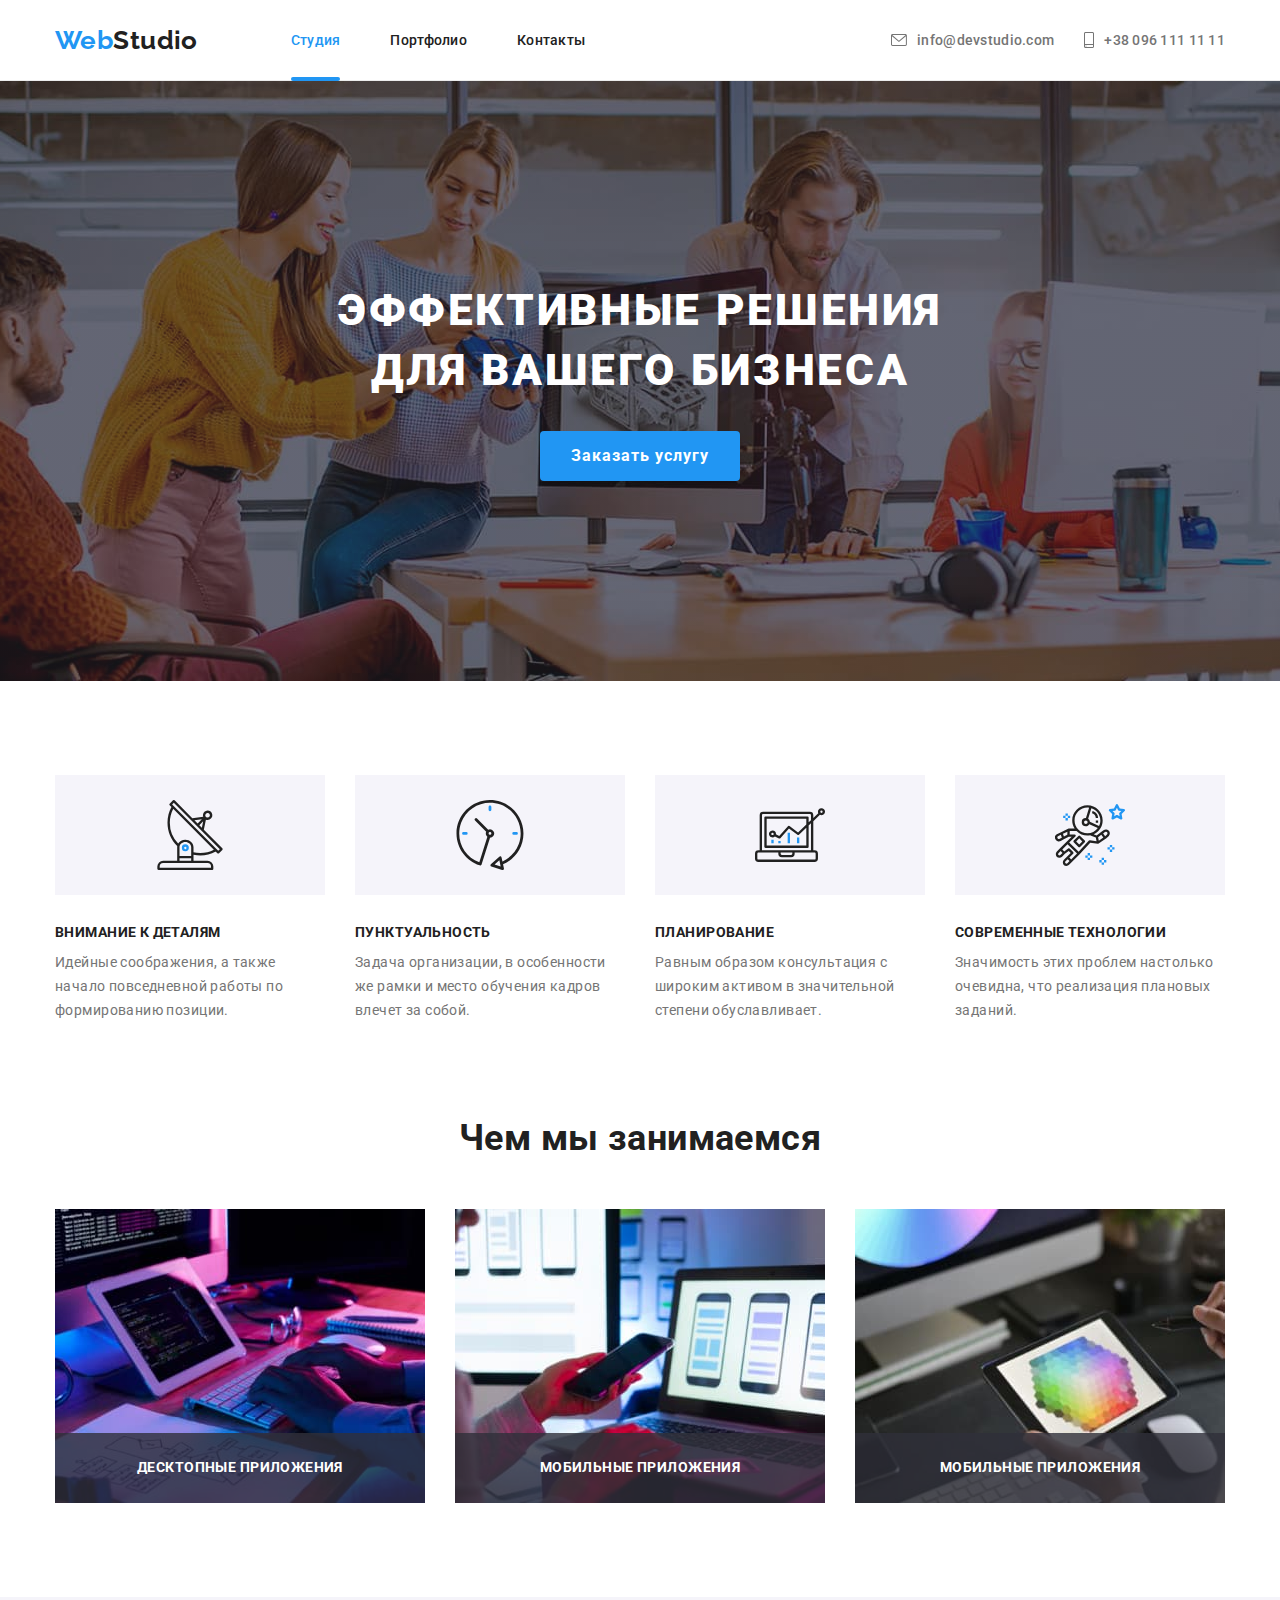
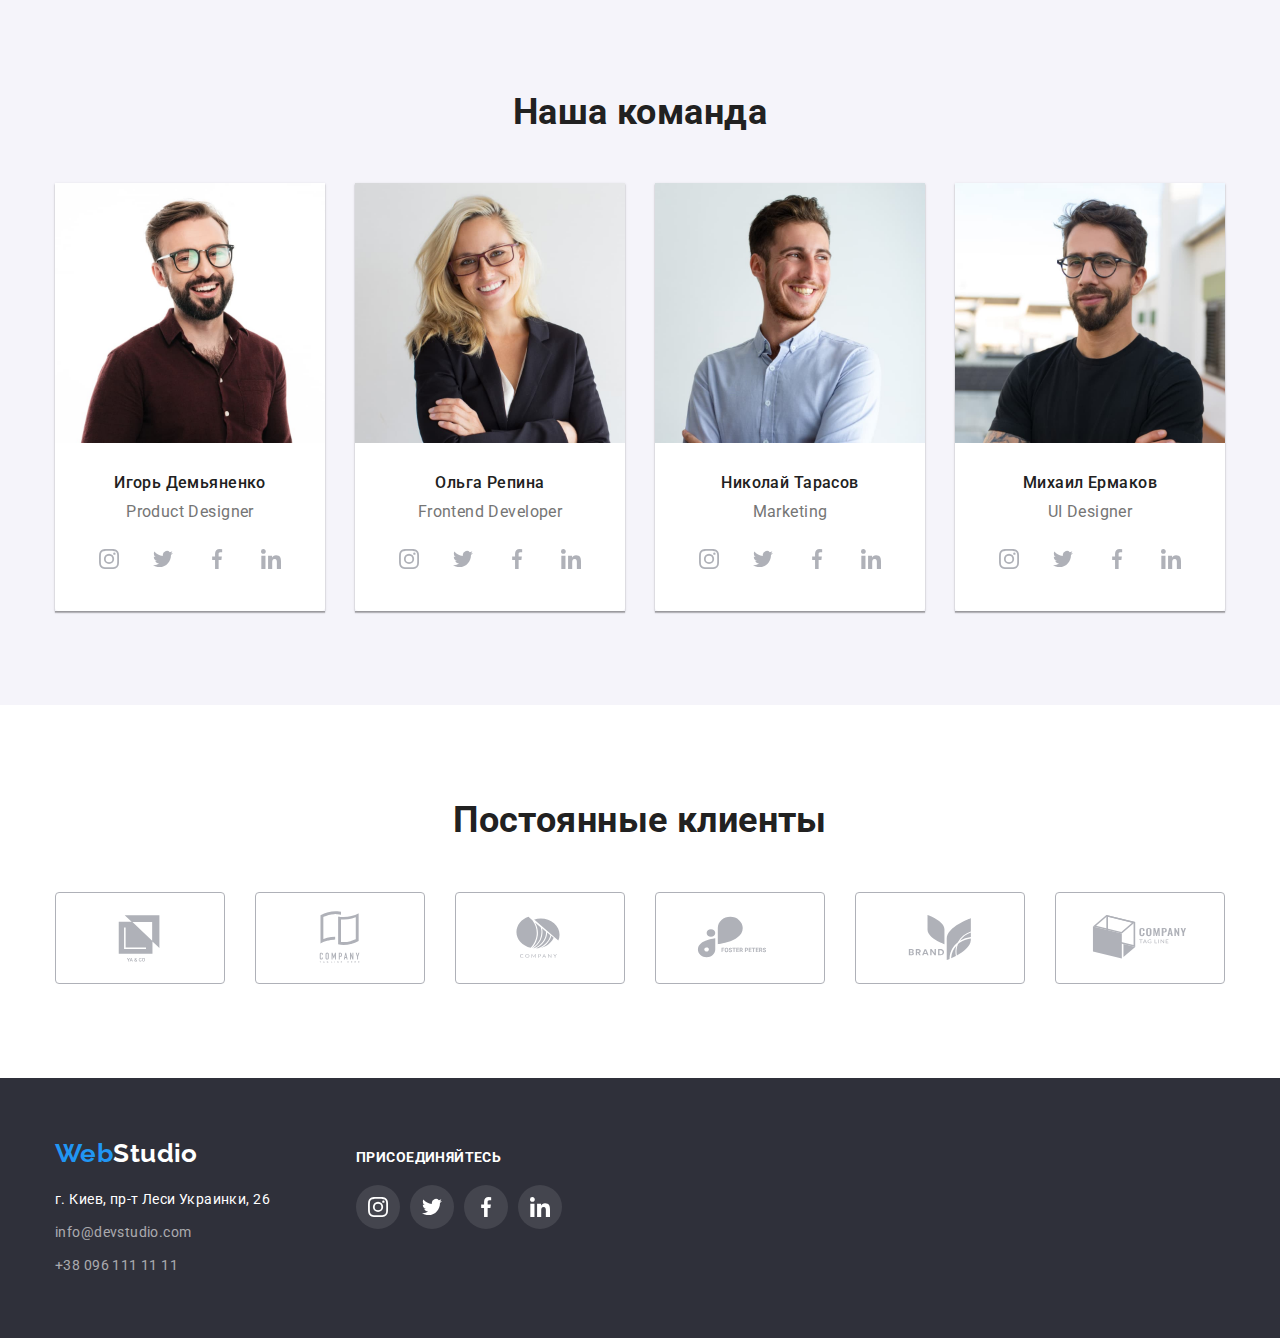
==== index.html @ 764112bd "Initial commit" ====
<!DOCTYPE html>
<html lang="ru">
  <head>
    <meta charset="UTF-8" />
    <meta http-equiv="X-UA-Compatible" content="IE=edge" />
    <meta name="viewport" content="width=device-width, initial-scale=1.0" />
    <title>Студия</title>
    <link
      href="https://fonts.googleapis.com/css2?family=Raleway:wght@700&family=Roboto:wght@400;500;700;900&display=swap"
      rel="stylesheet"
    />
    <link
      rel="stylesheet"
      href="https://cdnjs.cloudflare.com/ajax/libs/modern-normalize/1.1.0/modern-normalize.min.css"
    />
    <link rel="stylesheet" href="./css/styles.css" />
  </head>
  <body class="body">
    <header class="headder">
      <div class="container header-nav">
        <nav class="nav">
          <a class="logo" href="index.html"
            ><span class="accent-logo" lang="en">Web</span><span lang="en">Studio</span>
          </a>

          <ul class="site-nav">
            <li class="nav-item"><a class="link activ" href="./index.html">Студия</a></li>
            <li class="nav-item"><a class="link" href="./portfolio.html">Портфолио</a></li>
            <li class="nav-item"><a class="link" href="">Контакты</a></li>
          </ul>
        </nav>

        <ul class="contact">
          <li class="contact-item">
            <a class="link" href="emailto:info@devstudio.com" lang="en">
              <svg class="contact-icon" width="16" height="12">
                <use href="./images/icons.svg#icon-mail"></use></svg
              >info@devstudio.com</a
            >
          </li>
          <li class="contact-item">
            <a class="link" href="tel:+380961111111"
              ><svg class="contact-icon" width="10" height="16">
                <use href="./images/icons.svg#icon-smartphone"></use></svg
              >+38 096 111 11 11</a
            >
          </li>
        </ul>
      </div>
    </header>

    <main>
      <section class="hero">
        <h1 class="hero-title">Эффективные решения<br />для вашего бизнеса</h1>
        <button type="button" data-modal-open class="button-hero">Заказать услугу</button>
      </section>

      <section class="benefits">
        <div class="container">
          <!--Звголовок секции, который спрячется при форматировании-->
          <h2 class="visually-hidden">Преимущества компании</h2>
          <ul class="feature-list">
            <li class="item">
              <div class="feature">
                <svg class="contact-icon" width="70" height="70">
                  <use href="./images/icons.svg#icon-antenna"></use>
                </svg>
              </div>
              <h3 class="title">Внимание к деталям</h3>
              <p class="desc">
                Идейные соображения, а также начало повседневной работы по формированию позиции.
              </p>
            </li>
            <li class="item">
              <div class="feature">
                <svg class="contact-icon" width="70" height="70">
                  <use href="./images/icons.svg#icon-clock"></use>
                </svg>
              </div>
              <h3 class="title">Пунктуальность</h3>
              <p class="desc">
                Задача организации, в особенности же рамки и место обучения кадров влечет за собой.
              </p>
            </li>
            <li class="item">
              <div class="feature">
                <svg class="contact-icon" width="70" height="70">
                  <use href="./images/icons.svg#icon-diagram"></use>
                </svg>
              </div>
              <h3 class="title">Планирование</h3>
              <p class="desc">
                Равным образом консультация с широким активом в значительной степени обуславливает.
              </p>
            </li>
            <li class="item">
              <div class="feature">
                <svg class="contact-icon" width="70" height="70">
                  <use href="./images/icons.svg#icon-astronaut"></use>
                </svg>
              </div>
              <h3 class="title">Современные технологии</h3>
              <p class="desc">
                Значимость этих проблем настолько очевидна, что реализация плановых заданий.
              </p>
            </li>
          </ul>
        </div>
      </section>

      <section class="work">
        <div class="container">
          <h2 class="section-title">Чем мы занимаемся</h2>
          <ul class="work-img">
            <li class="item">
              <div class="thumb">
                <img
                  class="work-img"
                  src="./images/img.jpg"
                  alt="Верстка"
                  width="370"
                  height="294"
                />
                <p class="img-desc">Десктопные приложения</p>
              </div>
            </li>
            <li class="item">
              <div class="thumb">
                <img
                  class="work-img"
                  src="./images/img(1).jpg"
                  alt="Разметка страницы"
                  width="370"
                  height="294"
                />
                <p class="img-desc">Мобильные приложения</p>
              </div>
            </li>
            <li class="item">
              <div class="thumb">
                <img
                  class="work-img"
                  src="./images/img(2).jpg"
                  alt="Работа с палитрой"
                  width="370"
                  height="294"
                />
                <p class="img-desc">Мобильные приложения</p>
              </div>
            </li>
          </ul>
        </div>
      </section>

      <section class="our-team">
        <div class="container">
          <h2 class="section-title">Наша команда</h2>
          <ul class="team">
            <li class="photo">
              <img
                class="img"
                src="./images/employee1.jpg"
                alt="Игорь Демьяненко"
                width="270"
                height="260"
              />
              <div class="team-photo">
                <h3 class="title">Игорь Демьяненко</h3>
                <p class="position" lang="en">Product Designer</p>

                <ul class="socials">
                  <li class="social-item">
                    <a href="https://www.instagram.com/" class="social-links" aria-label="instagram"
                      ><svg class="socials-icon" width="20" height="20">
                        <use href="./images/icons.svg#icon-instagram"></use></svg
                    ></a>
                  </li>
                  <li class="social-item">
                    <a href="https://twitter.com/" class="social-links" aria-label="twitter"
                      ><svg class="socials-icon" width="20" height="20">
                        <use href="./images/icons.svg#icon-twitter"></use></svg
                    ></a>
                  </li>
                  <li class="social-item">
                    <a href="https://www.facebook.com/" class="social-links" aria-label="facebook"
                      ><svg class="socials-icon" width="20" height="20">
                        <use href="./images/icons.svg#icon-facebook"></use></svg
                    ></a>
                  </li>
                  <li class="social-item">
                    <a href="https://www.linkedin.com/" class="social-links" aria-label="linjedin"
                      ><svg class="socials-icon" width="20" height="20">
                        <use href="./images/icons.svg#icon-linkedin"></use></svg
                    ></a>
                  </li>
                </ul>
              </div>
            </li>

            <li class="photo">
              <img
                class="img"
                src="./images/employee2.jpg"
                alt="Ольга Репина"
                width="270"
                height="260"
              />
              <div class="team-photo">
                <h3 class="title">Ольга Репина</h3>
                <p class="position" lang="en">Frontend Developer</p>
                <ul class="socials">
                  <li class="social-item">
                    <a href="https://www.instagram.com/" class="social-links"
                      ><svg class="socials-icon" width="20" height="20">
                        <use href="./images/icons.svg#icon-instagram"></use></svg
                    ></a>
                  </li>
                  <li class="social-item">
                    <a href="https://twitter.com/" class="social-links"
                      ><svg class="socials-icon" width="20" height="20">
                        <use href="./images/icons.svg#icon-twitter"></use></svg
                    ></a>
                  </li>
                  <li class="social-item">
                    <a href="https://www.facebook.com/" class="social-links"
                      ><svg class="socials-icon" width="20" height="20">
                        <use href="./images/icons.svg#icon-facebook"></use></svg
                    ></a>
                  </li>
                  <li class="social-item">
                    <a href="https://www.linkedin.com/" class="social-links"
                      ><svg class="socials-icon" width="20" height="20">
                        <use href="./images/icons.svg#icon-linkedin"></use></svg
                    ></a>
                  </li>
                </ul>
              </div>
            </li>

            <li class="photo">
              <img
                class="img"
                src="./images/employee3.jpg"
                alt="Николай Тарасов"
                width="270"
                height="260"
              />
              <div class="team-photo">
                <h3 class="title">Николай Тарасов</h3>
                <p class="position" lang="en">Marketing</p>
                <ul class="socials">
                  <li class="social-item">
                    <a href="https://www.instagram.com/" class="social-links"
                      ><svg class="socials-icon" width="20" height="20">
                        <use href="./images/icons.svg#icon-instagram"></use></svg
                    ></a>
                  </li>
                  <li class="social-item">
                    <a href="https://twitter.com/" class="social-links"
                      ><svg class="socials-icon" width="20" height="20">
                        <use href="./images/icons.svg#icon-twitter"></use></svg
                    ></a>
                  </li>
                  <li class="social-item">
                    <a href="https://www.facebook.com/" class="social-links"
                      ><svg class="socials-icon" width="20" height="20">
                        <use href="./images/icons.svg#icon-facebook"></use></svg
                    ></a>
                  </li>
                  <li class="social-item">
                    <a href="https://www.linkedin.com/" class="social-links"
                      ><svg class="socials-icon" width="20" height="20">
                        <use href="./images/icons.svg#icon-linkedin"></use></svg
                    ></a>
                  </li>
                </ul>
              </div>
            </li>

            <li class="photo">
              <img
                class="img"
                src="./images/employee4.jpg"
                alt="Михаил Ермаков"
                width="270"
                height="260"
              />
              <div class="team-photo">
                <h3 class="title">Михаил Ермаков</h3>
                <p class="position" lang="en">UI Designer</p>
                <ul class="socials">
                  <li class="social-item">
                    <a href="https://www.instagram.com/" class="social-links"
                      ><svg class="socials-icon" width="20" height="20">
                        <use href="./images/icons.svg#icon-instagram"></use></svg
                    ></a>
                  </li>
                  <li class="social-item">
                    <a href="https://twitter.com/" class="social-links"
                      ><svg class="socials-icon" width="20" height="20">
                        <use href="./images/icons.svg#icon-twitter"></use></svg
                    ></a>
                  </li>
                  <li class="social-item">
                    <a href="https://www.facebook.com/" class="social-links"
                      ><svg class="socials-icon" width="20" height="20">
                        <use href="./images/icons.svg#icon-facebook"></use></svg
                    ></a>
                  </li>
                  <li class="social-item">
                    <a href="https://www.linkedin.com/" class="social-links"
                      ><svg class="socials-icon" width="20" height="20">
                        <use href="./images/icons.svg#icon-linkedin"></use></svg
                    ></a>
                  </li>
                </ul>
              </div>
            </li>
          </ul>
        </div>
      </section>

      <section class="clients">
        <div class="container">
          <h2 class="section-title">Постоянные клиенты</h2>
          <ul class="clients-list">
            <li class="clients-item">
              <a href="" class="clients-links"
                ><svg class="clients-icon" width="106" height="60">
                  <use href="./images/icons.svg#icon-logo1"></use></svg
              ></a>
            </li>
            <li class="clients-item">
              <a href="" class="clients-links"
                ><svg class="clients-icon" width="106" height="60">
                  <use href="./images/icons.svg#icon-logo2"></use></svg
              ></a>
            </li>
            <li class="clients-item">
              <a href="" class="clients-links"
                ><svg class="clients-icon" width="106" height="60">
                  <use href="./images/icons.svg#icon-logo3"></use></svg
              ></a>
            </li>
            <li class="clients-item">
              <a href="" class="clients-links"
                ><svg class="clients-icon" width="106" height="60">
                  <use href="./images/icons.svg#icon-logo4"></use></svg
              ></a>
            </li>
            <li class="clients-item">
              <a href="" class="clients-links"
                ><svg class="clients-icon" width="106" height="60">
                  <use href="./images/icons.svg#icon-logo5"></use></svg
              ></a>
            </li>
            <li class="clients-item">
              <a href="" class="clients-links"
                ><svg class="clients-icon" width="106" height="60">
                  <use href="./images/icons.svg#icon-logo6"></use></svg
              ></a>
            </li>
          </ul>
        </div>
      </section>
    </main>

    <footer class="footer">
      <div class="container footer-container">
        <div class="footer-address">
          <a class="logo" href="index.html"
            ><span class="accent-logo" lang="en">Web</span><span lang="en">Studio</span>
          </a>
          <address class="address">
            <p class="location">г. Киев, пр-т Леси Украинки, 26</p>
            <ul class="address-footer">
              <li class="footer-link">
                <a class="link" href="emailto:info@devstudio.com" lang="en">info@devstudio.com</a>
              </li>
              <li class="footer-link">
                <a class="link" href="tel:+380961111111">+38 096 111 11 11</a>
              </li>
            </ul>
          </address>
        </div>

        <div class="join">
          <h2 class="join-title">присоединяйтесь</h2>
          <ul class="socials">
            <li class="social-item footter-item">
              <a href="https://www.instagram.com/" class="social-links"
                ><svg class="socials-icon footter-icon" width="20" height="20">
                  <use href="./images/icons.svg#icon-instagram"></use></svg
              ></a>
            </li>
            <li class="social-item footter-item">
              <a href="https://twitter.com/" class="social-links"
                ><svg class="socials-icon footter-icon" width="20" height="20">
                  <use href="./images/icons.svg#icon-twitter"></use></svg
              ></a>
            </li>
            <li class="social-item footter-item">
              <a href="https://www.facebook.com/" class="social-links"
                ><svg class="socials-icon footter-icon" width="20" height="20">
                  <use href="./images/icons.svg#icon-facebook"></use></svg
              ></a>
            </li>
            <li class="social-item footter-item">
              <a href="https://www.linkedin.com/" class="social-links"
                ><svg class="socials-icon footter-icon" width="20" height="20">
                  <use href="./images/icons.svg#icon-linkedin"></use></svg
              ></a>
            </li>
          </ul>
        </div>
      </div>
    </footer>

    <div class="backdrop is-hidden" data-modal>
      <div class="modal">
        <button class="modal-button" type="button" data-modal-close>
          <svg class="modal-svg" width="11px" height="11px">
            <use href="./images/icons.svg#icon-vector"></use>
          </svg>
        </button>
      </div>
    </div>

    <script src="./js/modal.js"></script>
  </body>
</html>
---- css/styles.css ----
:root {
  --primary-text-color: #757575;
  --title-text-color: #212121;
  --accent-color: #2196f3;
  --primary-white-color: #ffffff;
  --background-second-color: #f5f4fa;
  --address-footer-color: rgba(255, 255, 255, 0.6);
  --background-hero-footer: #2f303a;
  --border-hedder-color: #ececec;
  --border-cards-portfolio: #eeeeee;
  --button-focus-color: #188ce8;
  --box-shadow-port: 0px 3px 1px rgba(0, 0, 0, 0.1), 0px 1px 2px rgba(0, 0, 0, 0.08),
    0px 2px 2px rgba(0, 0, 0, 0.12);
  --backgroud-hero: #c4c4c4;
  --icon-color: #afb1b8;
  --footer-social-color: rgba(255, 255, 255, 0.1);
  --background-work-desc: rgba(47, 48, 58, 0.8);
  --background-portfolio-img: rgba(33, 150, 243, 0.9);
  --background-backdrop: rgba(0, 0, 0, 0.2);
  --box-shadow-modal: 0px 1px 3px rgba(0, 0, 0, 0.12), 0px 1px 1px rgba(0, 0, 0, 0.14),
    0px 2px 1px rgba(0, 0, 0, 0.2);
  --border-model-button: rgba(0, 0, 0, 0.1);
}

h1,
h2,
h3,
p,
ul {
  margin-top: 0;
  margin-bottom: 0;
  padding-left: 0;
}
.body {
  font-family: roboto, sans-serif;
  font-size: 14px;
  line-height: 1.71;
  letter-spacing: 0.03em;
  background-color: var(--primary-white-color);
  color: var(--primary-text-color);
}

ul {
  list-style: none;
}

.container {
  margin-left: auto;
  margin-right: auto;
  width: 1200px;
  padding-left: 15px;
  padding-right: 15px;
}

/*Шапка сайта*/
.header-nav {
  display: flex;
  align-items: center;
}
.nav {
  display: flex;
  align-items: center;
}
.site-nav {
  display: flex;
  margin-left: 93px;
}

.nav-item + .nav-item {
  margin-left: 50px;
}

.contact {
  display: flex;
  margin-left: auto;
}

.contact-item + .contact-item {
  margin-left: 30px;
}

.headder {
  border-bottom: 1px solid var(--border-hedder-color);
}

.headder .logo {
  padding-top: 25px;
  padding-bottom: 24px;
}
.logo {
  font-family: raleway, sans-serif;
  font-weight: 700;
  font-size: 26px;
  line-height: 1.19;
  text-decoration: none;
  color: var(--title-text-color);

  transition: color 250ms cubic-bezier(0.4, 0, 0.2, 1);
}

.logo:hover,
.logo:focus {
  color: var(--accent-color);
}

.accent-logo {
  color: var(--accent-color);
}

.site-nav .link {
  display: block;
  padding-top: 32px;
  padding-bottom: 32px;
  font-weight: 500;
  line-height: 1.17;
  letter-spacing: 0.02em;
  text-decoration: none;
  color: var(--title-text-color);

  transition: color 250ms cubic-bezier(0.4, 0, 0.2, 1);
}

.site-nav .link:hover,
.site-nav .link:focus {
  color: var(--accent-color);
}
.contact .link {
  display: block;
  font-weight: 500;
  line-height: 1.17;
  letter-spacing: 0.02em;
  text-decoration: none;
  color: var(--primary-text-color);

  transition: color 250ms cubic-bezier(0.4, 0, 0.2, 1);
}
.contact .link:hover,
.contact .link:focus {
  color: var(--accent-color);
}
.site-nav .activ {
  color: var(--accent-color);
}

.nav-item {
  position: relative;
}

.site-nav .activ::after {
  position: absolute;
  content: '';
  height: 4px;
  width: 100%;
  left: 0;
  bottom: -1px;
  /* margin: 0;
  padding: 0; */
  border-radius: 2px;
  background-color: var(--accent-color);
}

.contact-item {
  display: flex;
  align-items: center;
}
.contact-item .link {
  display: flex;
  align-items: center;
  padding-top: 32px;
  padding-bottom: 32px;
}

.contact .contact-icon {
  margin-right: 10px;
  fill: currentColor;
}

/*секция hero*/
.hero {
  margin-left: auto;
  margin-right: auto;
  padding-top: 200px;
  padding-bottom: 200px;
  background-image: linear-gradient(to right, rgba(47, 48, 58, 0.4), rgba(47, 48, 58, 0.4)),
    url(../images/hero-background.jpg);
  background-repeat: no-repeat;
  background-position: center;
  background-size: cover;
  height: 600px;
  max-width: 1600px;
  text-align: center;
  background-color: var(--backgroud-hero);
}

.hero-title {
  margin-bottom: 30px;
  font-weight: 900;
  font-size: 44px;
  line-height: 1.36;
  letter-spacing: 0.06em;
  text-transform: uppercase;
  color: var(--primary-white-color);
}
.button-hero {
  display: inline-block;
  width: 200px;
  height: 50px;
  border: none;
  border-radius: 4px;

  font-family: inherit;
  font-weight: 700;
  font-size: 16px;
  line-height: 1.88;
  letter-spacing: 0.06em;
  cursor: pointer;
  box-shadow: 0px 4px 4px rgba(0, 0, 0, 0.15);
  background-color: var(--accent-color);
  color: var(--primary-white-color);

  transition: background-color 250ms cubic-bezier(0.4, 0, 0.2, 1);
}
.button-hero:hover,
.button-hero:focus {
  background-color: var(--button-focus-color);
}

/*секция benefits*/
.feature-list {
  display: flex;
}
.feature-list .item + .item {
  margin-left: 30px;
}

.benefits {
  padding-top: 94px;
  padding-bottom: 94px;
}
.visually-hidden {
  position: absolute;
  width: 1px;
  height: 1px;
  margin: -1px;
  border: 0;
  padding: 0;
  white-space: nowrap;
  clip-path: inset(100%);
  clip: rect(0 0 0 0);
  overflow: hidden;
}

.feature {
  display: flex;
  align-items: center;
  justify-content: center;
  background-color: var(--background-second-color);
  width: 270px;
  height: 120px;
  margin-bottom: 30px;
}

.feature-list .item {
  width: 270px;
}
.feature-list .title {
  font-weight: 700;
  font-size: 14px;
  line-height: 1.14;
  text-transform: uppercase;
  margin-bottom: 10px;
}

/*секция work*/
.work-img {
  display: flex;
  max-width: 100%;
}
.work-img .item + .item {
  margin-left: 30px;
}
.work {
  padding-bottom: 94px;
}

.section-title {
  font-weight: 700;
  font-size: 36px;
  line-height: 1.17;
  margin-bottom: 50px;
}
.work .thumb {
  position: relative;
}

.img-desc {
  display: flex;
  justify-content: center;
  align-items: center;
  position: absolute;
  left: 0;
  bottom: 0;
  width: 100%;
  height: 70px;
  background-color: var(--background-work-desc);

  font-weight: 700;
  line-height: 1.14;
  text-transform: uppercase;
  color: var(--primary-white-color);
}

/*секция our-team*/
.team {
  display: flex;
}
.photo + .photo {
  margin-left: 30px;
}
.our-team {
  padding-top: 94px;
  padding-bottom: 94px;
  background-color: var(--background-second-color);
}
.section-title {
  text-align: center;
  margin-bottom: 50px;
  color: var(--title-text-color);
}
.photo {
  width: 270px;
  box-shadow: 0px 1px 3px rgba(0, 0, 0, 0.12), 0px 1px 1px rgba(0, 0, 0, 0.14),
    0px 2px 1px rgba(0, 0, 0, 0.2);
}
.img {
  display: block;
  max-width: 100%;
  height: auto;
}
.team-photo {
  padding: 30px 32px;
  border-radius: 0px 0px 4px 4px;
  background-color: var(--primary-white-color);
}
.team .title {
  font-weight: 500;
  font-size: 16px;
  line-height: 1.19;
  margin-bottom: 10px;
  text-align: center;
  color: var(--title-text-color);
}
.team .position {
  font-size: 16px;
  line-height: 1.19;
  text-align: center;
  margin-bottom: 16px;
}
.feature-list .title {
  color: var(--title-text-color);
}

.socials {
  display: flex;
  width: 206px;
  height: 44px;
}

.social-item:not(:last-child) {
  margin-right: 10px;
}

.social-links {
  display: flex;
  justify-content: center;
  align-items: center;
  border-radius: 50%;
  width: 44px;
  height: 44px;
  fill: var(--icon-color);

  transition: fill 250ms cubic-bezier(0.4, 0, 0.2, 1),
    background-color 250ms cubic-bezier(0.4, 0, 0.2, 1);
}
.social-links:hover,
.social-links:focus {
  fill: var(--primary-white-color);
  background-color: var(--accent-color);
}

/*clients*/
.clients {
  padding-top: 94px;
  padding-bottom: 94px;
}
.clients-list {
  display: flex;
  justify-content: center;
  align-items: center;
}

.clients-links {
  display: flex;
  border: 1px solid var(--icon-color);
  border-radius: 4px;
  width: 170px;
  height: 92px;
  justify-content: center;
  align-items: center;
  fill: var(--icon-color);

  transition: fill 250ms cubic-bezier(0.4, 0, 0.2, 1), border 250ms cubic-bezier(0.4, 0, 0.2, 1);
}
.clients-item:not(:last-child) {
  margin-right: 30px;
}

.clients-links:hover,
.clients-links:focus {
  border: 1px solid var(--accent-color);
  fill: var(--accent-color);
}

/*footer*/
.footer-container {
  display: flex;
  align-items: baseline;
}
.footer-address {
  margin-right: 70px;
  width: 231px;
}

.footer .logo {
  display: block;
  margin-bottom: 20px;
  color: var(--primary-white-color);

  transition: color 250ms cubic-bezier(0.4, 0, 0.2, 1);
}
.footer .logo:hover,
.footer .logo:focus {
  color: var(--accent-color);
}
.footer {
  padding-top: 60px;
  padding-bottom: 60px;
  background-color: var(--background-hero-footer);
}
.address {
  font-style: normal;
}

.footer .location {
  margin-bottom: 9px;
  color: var(--primary-white-color);
}
.address-footer .link {
  display: inline-block;
  text-decoration: none;
  /* margin-bottom: 9px; */
  color: var(--address-footer-color);

  transition: color 250ms cubic-bezier(0.4, 0, 0.2, 1);
}
.address-footer .link:hover,
.address-footer .link:focus {
  color: var(--accent-color);
}
.footer-link:not(:last-child) {
  margin-bottom: 9px;
}

.join-title {
  margin-bottom: 20px;
  color: var(--primary-white-color);
  font-weight: 700;
  font-size: 14px;
  line-height: 1.14;
  text-transform: uppercase;
}

.footter-item {
  border-radius: 50%;
  background-color: var(--footer-social-color);
}
.footter-icon {
  fill: var(--primary-white-color);
}

/*Страница Портфолио*/

.portfolio-nav {
  padding-top: 94px;
  padding-bottom: 94px;
}
.portfolio {
  text-decoration: none;
}
/*кнопки навигации портфолио*/
.portfolio-button {
  display: flex;
  justify-content: center;
  margin-bottom: 50px;
}
.portfolio-button .item + .item {
  margin-left: 8px;
}

.portfolio-nav .button {
  border: none;
  border-radius: 4px;
  font-family: inherit;
  font-weight: 500;
  font-size: 16px;
  line-height: 1.63;
  cursor: pointer;
  text-align: center;
  padding: 6px 22px;
  display: block;
  background-color: var(--background-second-color);
  color: var(--title-text-color);

  transition: background-color 250ms cubic-bezier(0.4, 0, 0.2, 1),
    color 250ms cubic-bezier(0.4, 0, 0.2, 1), box-shadow 250ms cubic-bezier(0.4, 0, 0.2, 1);
}
.portfolio-nav .button:hover,
.portfolio-nav .button:focus {
  background-color: var(--accent-color);
  color: var(--primary-white-color);
  box-shadow: var(--box-shadow-port);
}

/*секция картинок-ссылок*/
.project {
  display: flex;
  flex-wrap: wrap;
}

.project .card {
  width: calc((100% - 60px) / 3);
  margin-right: 30px;
  margin-bottom: 30px;
}

.card .portfolio {
  display: block;

  transition: box-shadow 250ms cubic-bezier(0.4, 0, 0.2, 1);
}

.card .portfolio:hover,
.card .portfolio:focus {
  box-shadow: 0px 1px 1px rgba(0, 0, 0, 0.12), 0px 4px 4px rgba(0, 0, 0, 0.06),
    1px 4px 6px rgba(0, 0, 0, 0.16);
}

.project .card:nth-child(3n) {
  margin-right: 0;
}
.project .card:nth-last-child(-n + 3) {
  margin-bottom: 0px;
}

.project .title-project {
  font-size: 18px;
  line-height: 2;
  letter-spacing: 0.06em;
  margin-bottom: 4px;
  color: var(--title-text-color);
}
.project .title-one {
  color: var(--primary-text-color);
}
.project-card {
  padding: 22px 24px;
  border-left: 1px solid var(--border-cards-portfolio);
  border-right: 1px solid var(--border-cards-portfolio);
  border-bottom: 1px solid var(--border-cards-portfolio);
}
.portfolio .thumb {
  position: relative;
  overflow: hidden;
}

.img-dropdown {
  position: absolute;
  display: flex;
  justify-content: center;
  align-items: center;
  padding: 63px 24px;
  top: 0;
  left: 0;
  width: 100%;
  height: 100%;
  background-color: var(--background-portfolio-img);
  font-size: 18px;
  line-height: 1.56;
  color: var(--primary-white-color);

  transform: translateY(100%);
  transition: transform 250ms cubic-bezier(0.4, 0, 0.2, 1);
}
.card .portfolio:hover .img-dropdown,
.card .portfolio:focus .img-dropdown {
  transform: translateY(0);
}

/*модальное окно*/
.backdrop {
  position: fixed;
  top: 0;
  left: 0;
  width: 100%;
  height: 100%;
  background-color: var(--background-backdrop);
  opacity: 1;

  transition: opacity 250ms cubic-bezier(0.4, 0, 0.2, 1),
    visibility 250ms cubic-bezier(0.4, 0, 0.2, 1);
}
.backdrop.is-hidden {
  visibility: hidden;
  opacity: 0;
  pointer-events: none;
}

.backdrop.is-hidden .modal {
  transform: translate(-50%, -50%) scale(0);
}

.modal {
  position: absolute;
  top: 50%;
  left: 50%;
  min-width: 528px;
  min-height: 581px;
  background-color: var(--primary-white-color);
  box-shadow: var(--box-shadow-modal);
  border-radius: 4px;
  opacity: 1;

  transform: translate(-50%, -50%) scale(1);
  transition: transform 250ms cubic-bezier(0.4, 0, 0.2, 1);
}

.modal-button {
  position: absolute;
  padding: 0;
  top: 8px;
  right: 8px;
  width: 30px;
  height: 30px;
  border: 1px solid var(--border-model-button);
  border-radius: 50%;
  background-color: var(--primary-white-color);
  cursor: pointer;
}
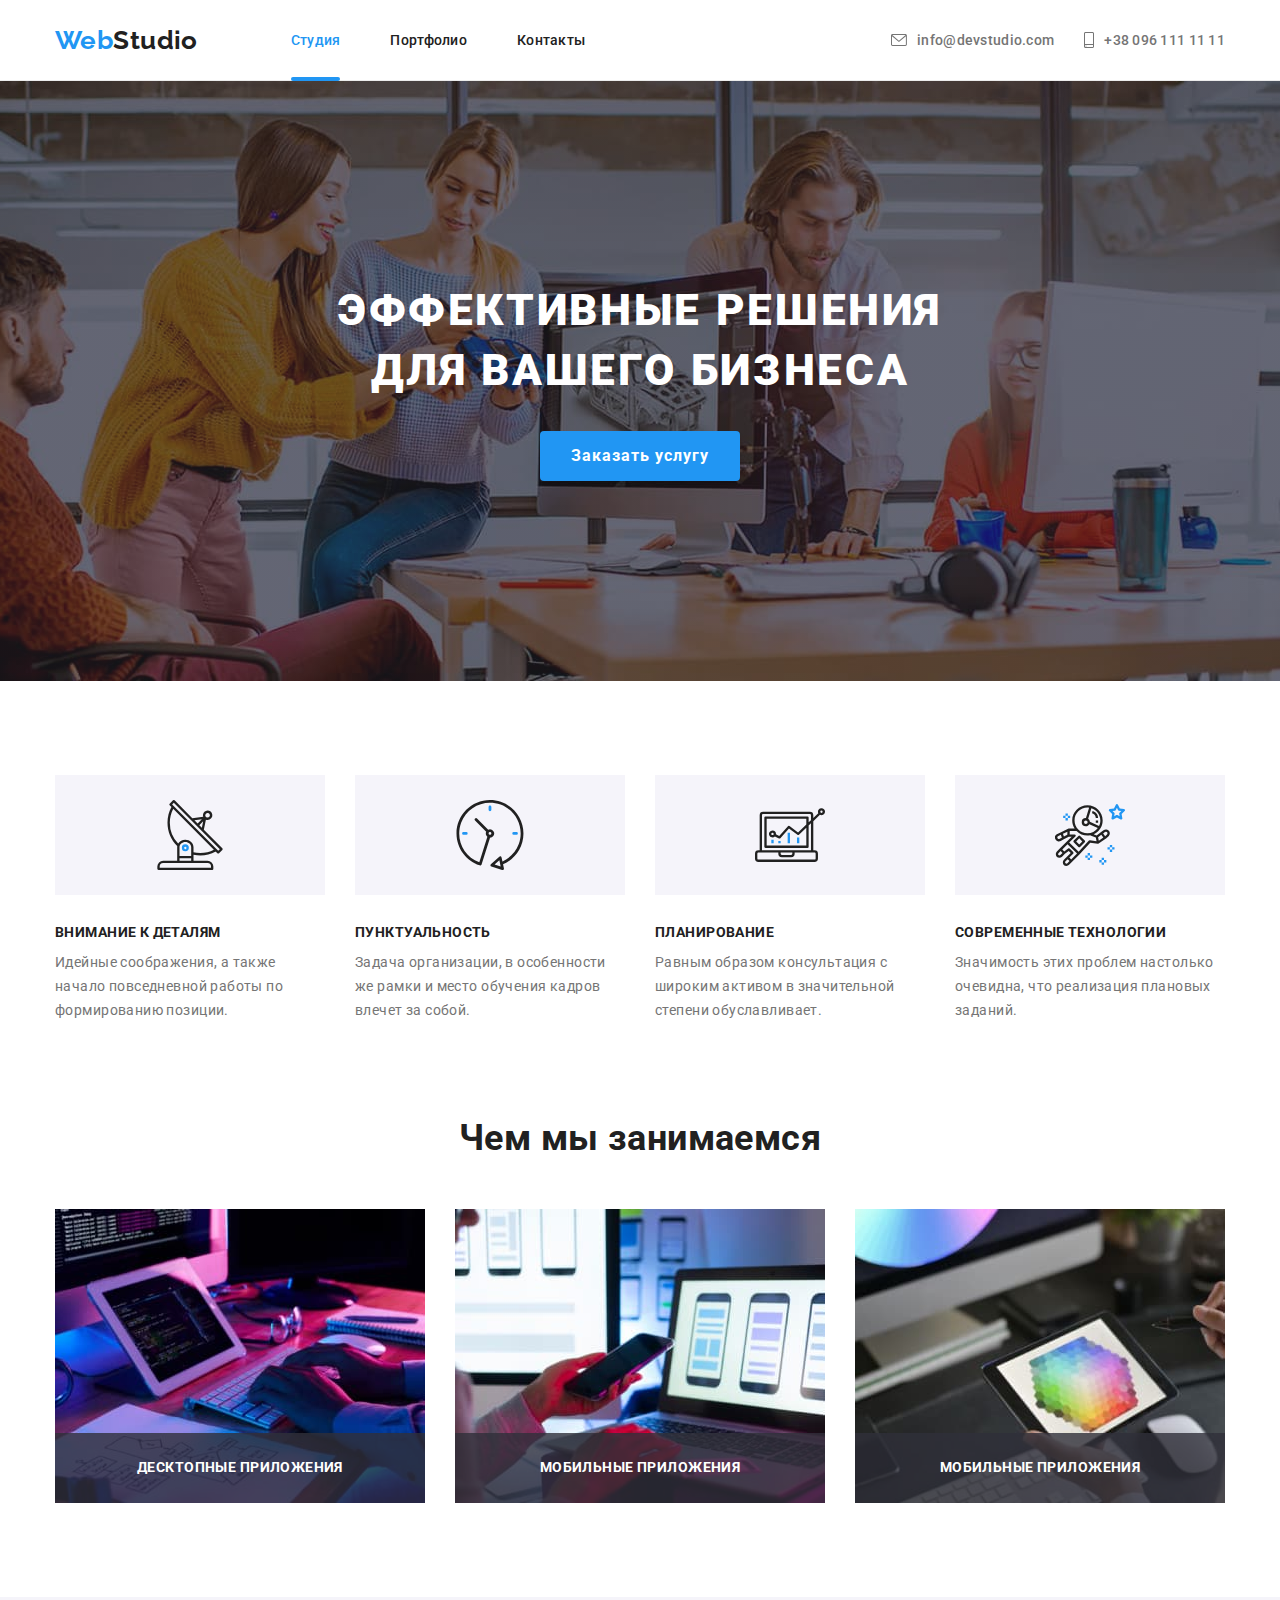
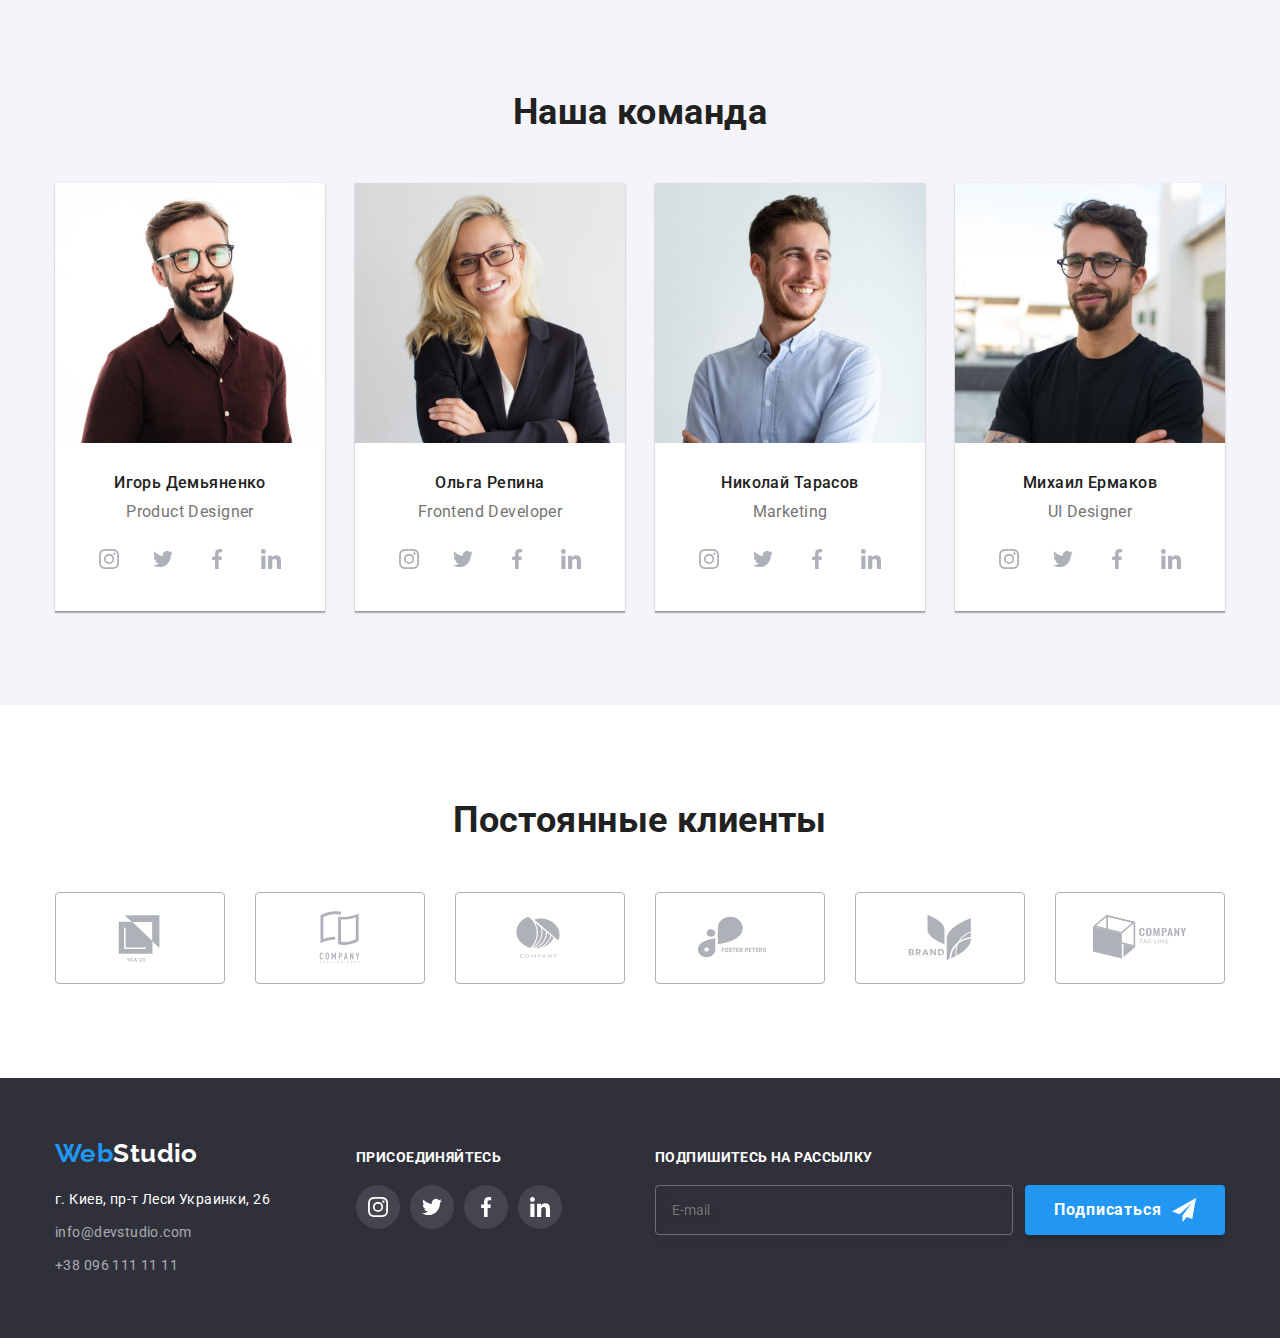
==== commit 3e6b1eb9: "разметила формы футтера и модалки" ====
--- a/index.html
+++ b/index.html
@@ -413,6 +413,26 @@
             </li>
           </ul>
         </div>
+
+        <form name="footter-mail">
+          <p class="join-title">Подпишитесь на рассылку</p>
+
+          <div class="footter-group" role="group">
+            <label for="user_email"></label>
+            <input
+              class="footter-mail"
+              type="email"
+              name="email"
+              id="user_email"
+              placeholder="E-mail"
+            />
+            <button class="button-hero footter-button" type="submit">
+              Подписаться<svg class="footer-icon" width="24" height="24">
+                <use href="./images/icons.svg#icon-footter-send"></use>
+              </svg>
+            </button>
+          </div>
+        </form>
       </div>
     </footer>
 
@@ -423,9 +443,56 @@
             <use href="./images/icons.svg#icon-vector"></use>
           </svg>
         </button>
+
+        <form name="modal" class="form js-speaker-form">
+          <h2 class="modal-title">Оставьте свои данные, мы вам перезвоним</h2>
+
+          <div role="group" class="form-field">
+            <label for="user_name" class="form-text">Имя</label>
+            <input type="text" name="user_name" id="user_name" />
+          </div>
+
+          <div role="group" class="form-field">
+            <label for="tel" class="form-text">Телефон</label>
+            <input type="tel" name="tel" id="tel" />
+          </div>
+
+          <div role="group" class="form-field">
+            <label for="email" class="form-text">Почта</label>
+            <input type="email" name="email" id="email" />
+          </div>
+
+          <div role="group" class="form-field form-comment">
+            <label for="comment" class="form-text">Комментарий</label>
+            <textarea name="comment" rows="" placeholder="Введите текст"></textarea>
+          </div>
+
+          <div role="group" class="form-checkbox">
+            <input type="checkbox" name="license" value="license" id="license" />
+            <spun
+              >Соглашаюсь с рассылкой и принимаю<a href="" target="_blank" class="conditions"
+                >Условия договора</a
+              ></spun
+            >
+            <label for="license" class="form-license"></label>
+          </div>
+
+          <button type="submit" class="button-hero button-send">Отправить</button>
+        </form>
       </div>
     </div>
 
     <script src="./js/modal.js"></script>
+    <script>
+      (() => {
+        document.querySelector('.js-speaker-form').addEventListener('submit', e => {
+          e.preventDefault();
+
+          new FormData(e.currentTarget).forEach((value, name) => console.log(`${name}: ${value}`));
+
+          e.currentTarget.reset();
+        });
+      })();
+    </script>
   </body>
 </html>
--- a/css/styles.css
+++ b/css/styles.css
@@ -20,6 +20,9 @@
   --box-shadow-modal: 0px 1px 3px rgba(0, 0, 0, 0.12), 0px 1px 1px rgba(0, 0, 0, 0.14),
     0px 2px 1px rgba(0, 0, 0, 0.2);
   --border-model-button: rgba(0, 0, 0, 0.1);
+  --background
+  --border-footter-mail: rgba(255, 255, 255, 0.3);
+--button-shadow: 0px 4px 4px rgba(0, 0, 0, 0.15);
 }
 
 h1,
@@ -116,7 +119,6 @@
   letter-spacing: 0.02em;
   text-decoration: none;
   color: var(--title-text-color);
-
   transition: color 250ms cubic-bezier(0.4, 0, 0.2, 1);
 }
 
@@ -131,7 +133,6 @@
   letter-spacing: 0.02em;
   text-decoration: none;
   color: var(--primary-text-color);
-
   transition: color 250ms cubic-bezier(0.4, 0, 0.2, 1);
 }
 .contact .link:hover,
@@ -153,9 +154,7 @@
   width: 100%;
   left: 0;
   bottom: -1px;
-  /* margin: 0;
-  padding: 0; */
-  border-radius: 2px;
+   border-radius: 2px;
   background-color: var(--accent-color);
 }
 
@@ -202,24 +201,23 @@
   color: var(--primary-white-color);
 }
 .button-hero {
-  display: inline-block;
+ padding: 0;
   width: 200px;
   height: 50px;
   border: none;
   border-radius: 4px;
-
-  font-family: inherit;
+  cursor: pointer;
   font-weight: 700;
   font-size: 16px;
   line-height: 1.88;
   letter-spacing: 0.06em;
-  cursor: pointer;
-  box-shadow: 0px 4px 4px rgba(0, 0, 0, 0.15);
   background-color: var(--accent-color);
+  box-shadow: var(--button-shadow);
   color: var(--primary-white-color);
-
   transition: background-color 250ms cubic-bezier(0.4, 0, 0.2, 1);
-}
+   /* display: inline-block; */
+   font-family: inherit; 
+ }
 .button-hero:hover,
 .button-hero:focus {
   background-color: var(--button-focus-color);
@@ -458,9 +456,7 @@
 .address-footer .link {
   display: inline-block;
   text-decoration: none;
-  /* margin-bottom: 9px; */
   color: var(--address-footer-color);
-
   transition: color 250ms cubic-bezier(0.4, 0, 0.2, 1);
 }
 .address-footer .link:hover,
@@ -470,7 +466,10 @@
 .footer-link:not(:last-child) {
   margin-bottom: 9px;
 }
-
+.join {
+  margin-right: 93px;
+  width: 206px;
+}
 .join-title {
   margin-bottom: 20px;
   color: var(--primary-white-color);
@@ -487,6 +486,35 @@
 .footter-icon {
   fill: var(--primary-white-color);
 }
+
+.footter-group {
+  display: flex;
+}
+
+.footter-mail {
+  padding: 15px 16px;
+  margin-right: 12px;
+  width: 358px;
+  height: 50px;
+  background-color: var(--background-footter-mail);
+ border: 1px solid rgba(255, 255, 255, 0.3);
+  filter: drop-shadow(0px 4px 4px rgba(0, 0, 0, 0.15));
+  border-radius: 4px;
+  transition: border 250ms cubic-bezier(0.4, 0, 0.2, 1);
+}
+.footter-mail:hover,
+.footter-mail:focus {
+  border: 1px solid var(--accent-color);
+}
+.footter-button {
+  display: flex;
+  justify-content: center;
+  align-items: center;
+  }
+.footer-icon{
+  margin-left: 10px;
+}
+
 
 /*Страница Портфолио*/
 
@@ -630,6 +658,7 @@
 }
 
 .modal {
+  padding: 40px;
   position: absolute;
   top: 50%;
   left: 50%;
@@ -645,6 +674,9 @@
 }
 
 .modal-button {
+  display: flex;
+  justify-content: center;
+  align-items: center;
   position: absolute;
   padding: 0;
   top: 8px;
@@ -656,3 +688,42 @@
   background-color: var(--primary-white-color);
   cursor: pointer;
 }
+
+.modal-title {
+  margin-bottom: 12px;
+widtho  color: var(--title-text-color);
+  font-weight: 700;
+font-size: 20px;
+line-height: 1.15;
+text-align: center;
+letter-spacing: 0.03em;
+}
+.form-field {
+  display: flex;
+  flex-direction: column;
+  margin-bottom: 10px;
+  width: 448px;
+  height: 40px;
+}
+.form-comment {
+  margin-bottom: 20px;
+}
+.form-checkbox {
+  margin-bottom: 30px;
+}
+.form-text {
+  margin-bottom: 4px;
+ font-size: 12px;
+line-height: 1.17;
+letter-spacing: 0.01em;
+color: var(--primary-text-color);
+}
+.form-license {
+  font-size: 14px;
+line-height: 1.17;
+letter-spacing: 0.03em;
+color: var(--primary-text-color);
+}
+.conditions {
+  color: var(--accent-color);
+}
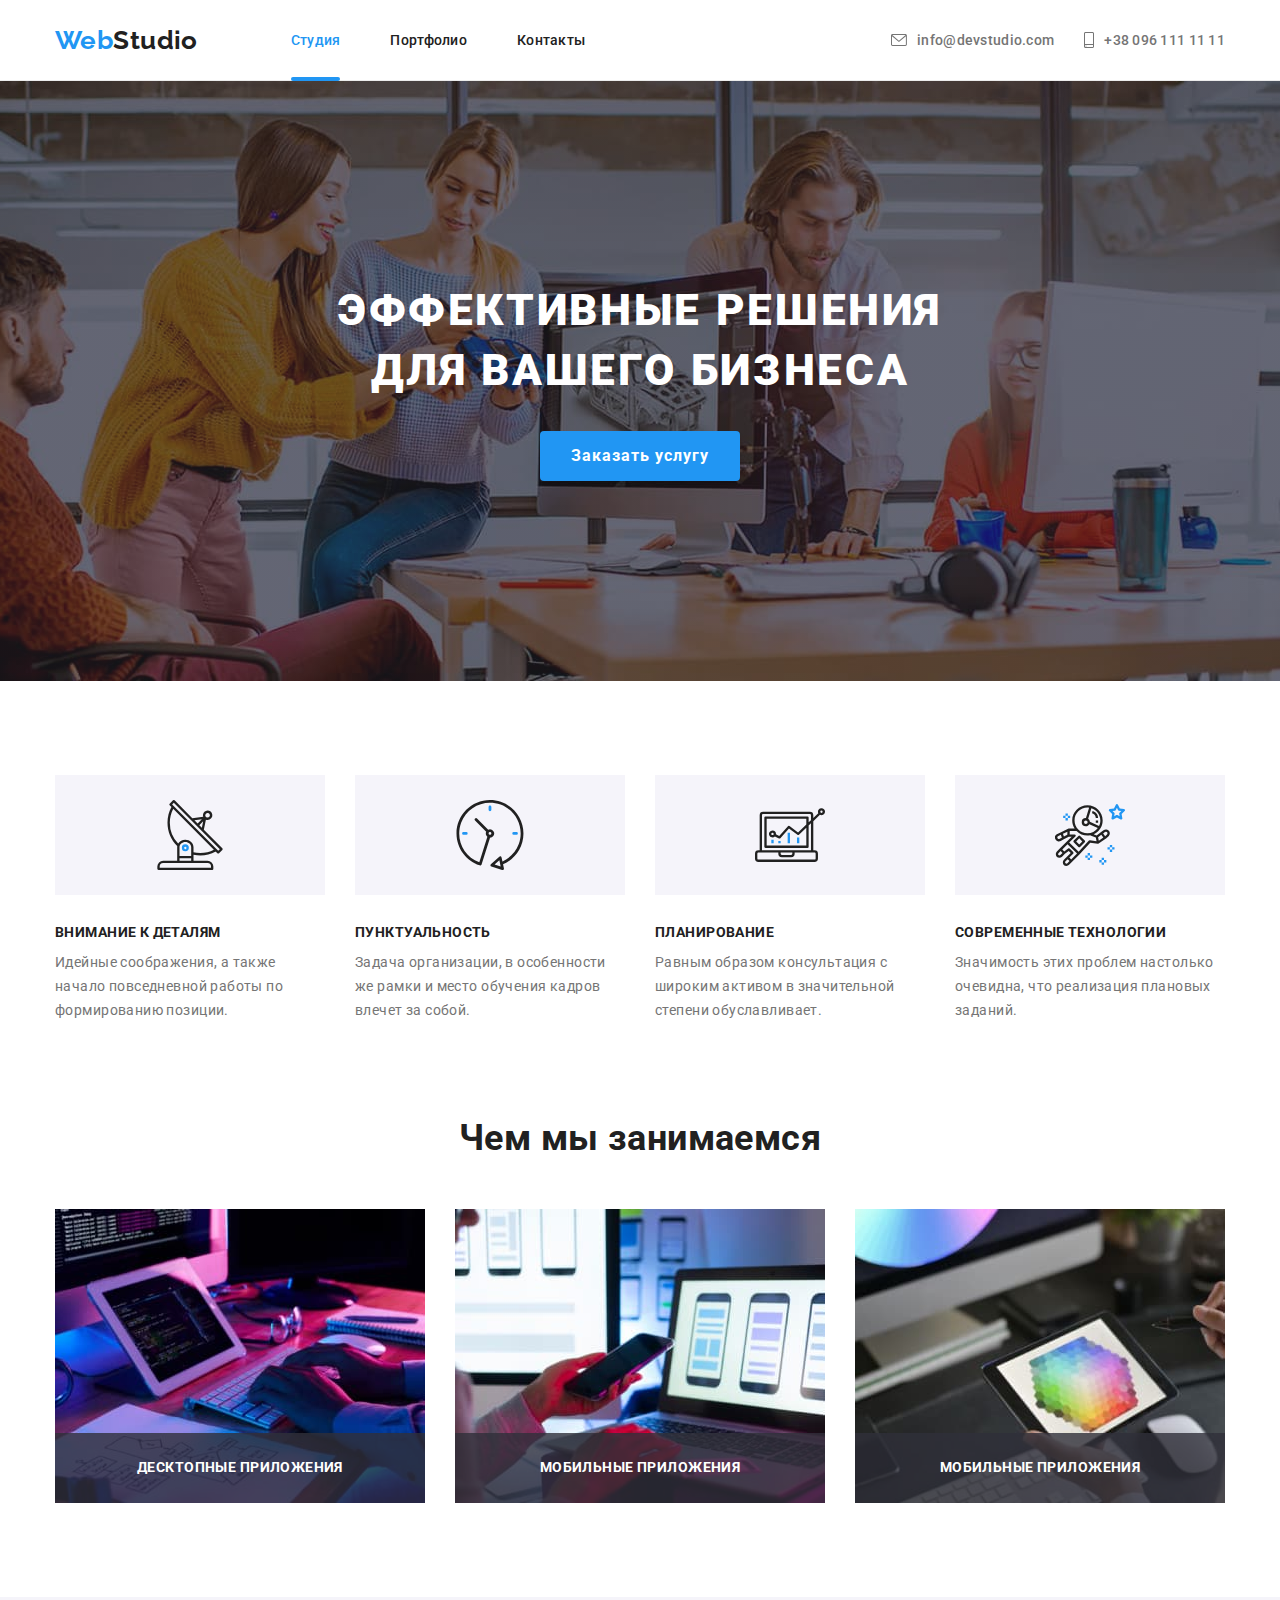
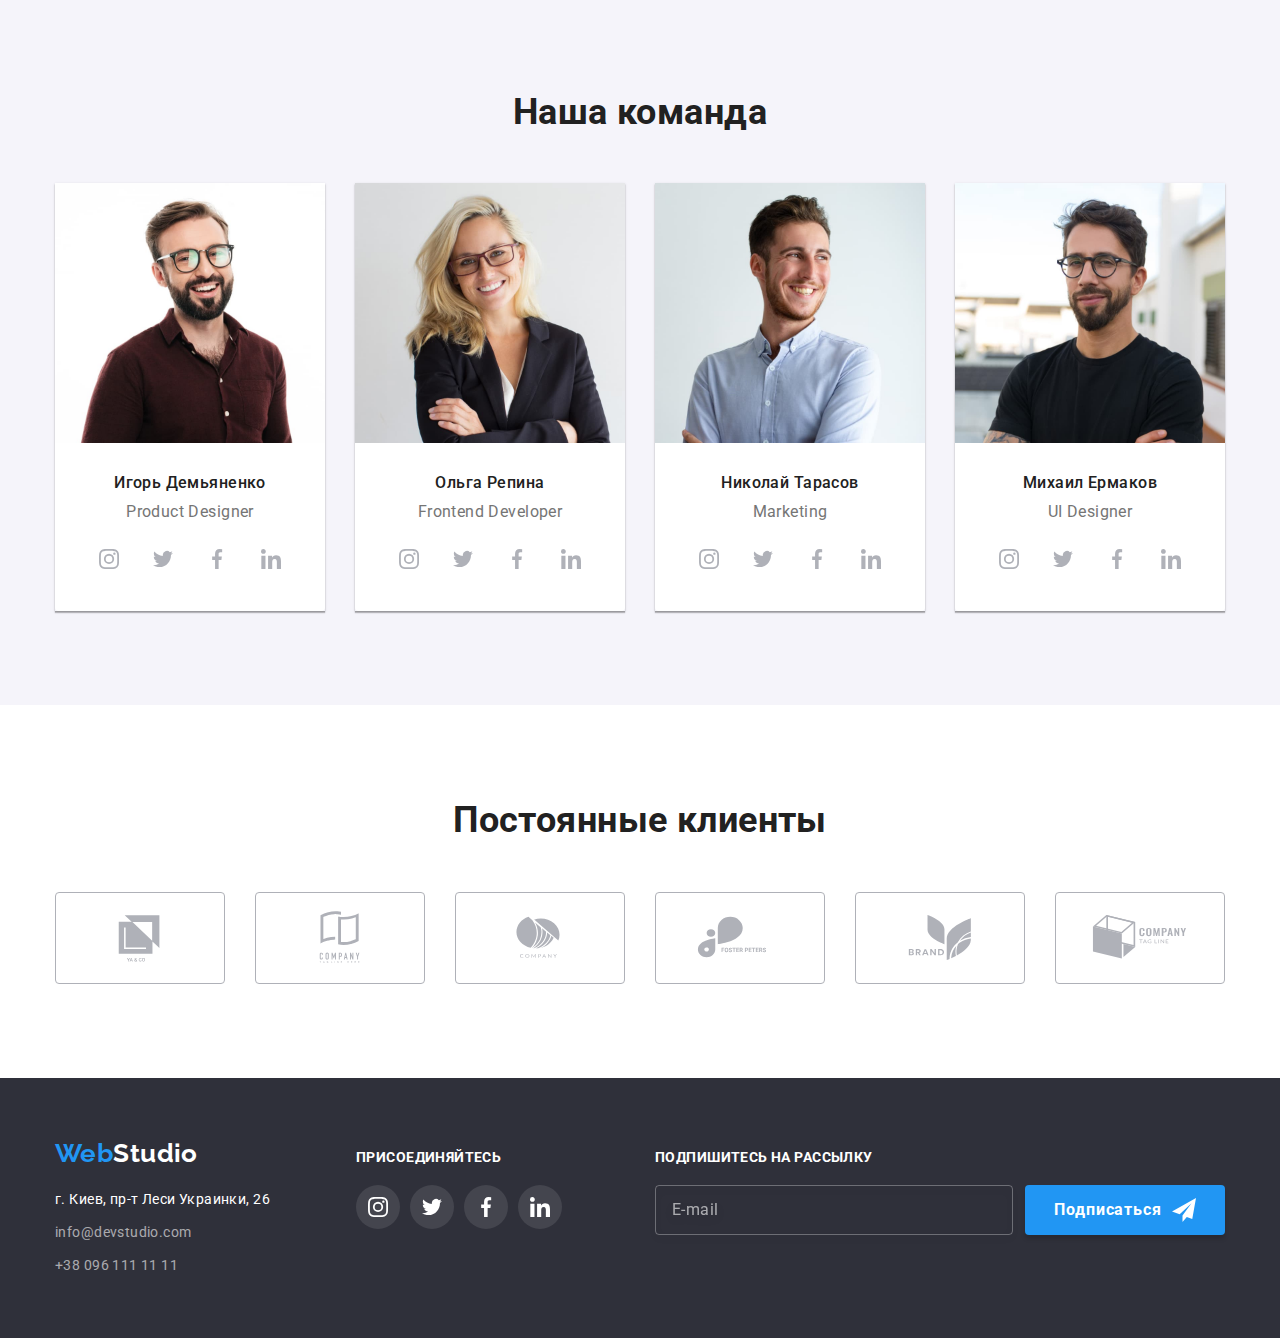
==== commit a463a1df: "выполнила стилизацию форм" ====
--- a/index.html
+++ b/index.html
@@ -415,11 +415,12 @@
         </div>
 
         <form name="footter-mail">
-          <p class="join-title">Подпишитесь на рассылку</p>
+          <h2 class="join-title">Подпишитесь на рассылку</h2>
 
           <div class="footter-group" role="group">
             <label for="user_email"></label>
             <input
+              required
               class="footter-mail"
               type="email"
               name="email"
@@ -447,34 +448,58 @@
         <form name="modal" class="form js-speaker-form">
           <h2 class="modal-title">Оставьте свои данные, мы вам перезвоним</h2>
 
-          <div role="group" class="form-field">
+          <div class="form-field">
             <label for="user_name" class="form-text">Имя</label>
-            <input type="text" name="user_name" id="user_name" />
+            <div class="input-thumb">
+              <input class="input" type="text" name="user_name" id="user_name" required autofocus />
+              <svg class="form-icon" width="18" height="18">
+                <use href="./images/icons.svg#icon-person-black"></use>
+              </svg>
+            </div>
           </div>
 
-          <div role="group" class="form-field">
+          <div class="form-field">
             <label for="tel" class="form-text">Телефон</label>
-            <input type="tel" name="tel" id="tel" />
+            <div class="input-thumb">
+              <input class="input" type="tel" name="tel" id="tel" required />
+              <svg class="form-icon" width="18" height="18">
+                <use href="./images/icons.svg#icon-phone-black"></use>
+              </svg>
+            </div>
           </div>
 
-          <div role="group" class="form-field">
+          <div class="form-field">
             <label for="email" class="form-text">Почта</label>
-            <input type="email" name="email" id="email" />
+            <div class="input-thumb">
+              <input class="input" type="email" name="email" id="email" required />
+              <svg class="form-icon" width="18" height="18">
+                <use href="./images/icons.svg#icon-email-black"></use>
+              </svg>
+            </div>
           </div>
 
           <div role="group" class="form-field form-comment">
             <label for="comment" class="form-text">Комментарий</label>
-            <textarea name="comment" rows="" placeholder="Введите текст"></textarea>
+            <textarea
+              class="textarea"
+              name="comment"
+              rows=""
+              placeholder="Введите текст"
+            ></textarea>
           </div>
 
-          <div role="group" class="form-checkbox">
-            <input type="checkbox" name="license" value="license" id="license" />
-            <spun
-              >Соглашаюсь с рассылкой и принимаю<a href="" target="_blank" class="conditions"
-                >Условия договора</a
-              ></spun
-            >
-            <label for="license" class="form-license"></label>
+          <div class="form-checkbox">
+            <label for="license" class="form-license">
+              <input class="license" type="checkbox" name="license" value="license" id="license" />
+              <svg class="icon-check" width="16" height="15">
+                <use href="./images/icons.svg#icon-icon-check-2-1"></use>
+              </svg>
+              <span class="checkbox-text"
+                >Соглашаюсь с рассылкой и принимаю<a class="conditions" href="" target="_blank"
+                  >Условия договора</a
+                ></span
+              >
+            </label>
           </div>
 
           <button type="submit" class="button-hero button-send">Отправить</button>
@@ -483,6 +508,7 @@
     </div>
 
     <script src="./js/modal.js"></script>
+
     <script>
       (() => {
         document.querySelector('.js-speaker-form').addEventListener('submit', e => {
--- a/css/styles.css
+++ b/css/styles.css
@@ -22,8 +22,14 @@
   --border-model-button: rgba(0, 0, 0, 0.1);
   --background
   --border-footter-mail: rgba(255, 255, 255, 0.3);
---button-shadow: 0px 4px 4px rgba(0, 0, 0, 0.15);
-}
+  --button-shadow: 0px 4px 4px rgba(0, 0, 0, 0.15);
+  --border-form: rgba(33, 33, 33, 0.2);
+  --placeholder-color: rgba(117, 117, 117, 0.5);
+  --modal-button: #000000;
+  --portfolio-box-shadow: 0px 1px 1px rgba(0, 0, 0, 0.12), 0px 4px 4px rgba(0, 0, 0, 0.06),
+    1px 4px 6px rgba(0, 0, 0, 0.16);
+}
+
 
 h1,
 h2,
@@ -97,7 +103,6 @@
   line-height: 1.19;
   text-decoration: none;
   color: var(--title-text-color);
-
   transition: color 250ms cubic-bezier(0.4, 0, 0.2, 1);
 }
 
@@ -154,7 +159,7 @@
   width: 100%;
   left: 0;
   bottom: -1px;
-   border-radius: 2px;
+  border-radius: 2px;
   background-color: var(--accent-color);
 }
 
@@ -201,7 +206,7 @@
   color: var(--primary-white-color);
 }
 .button-hero {
- padding: 0;
+  padding: 0;
   width: 200px;
   height: 50px;
   border: none;
@@ -215,8 +220,7 @@
   box-shadow: var(--button-shadow);
   color: var(--primary-white-color);
   transition: background-color 250ms cubic-bezier(0.4, 0, 0.2, 1);
-   /* display: inline-block; */
-   font-family: inherit; 
+  font-family: inherit; 
  }
 .button-hero:hover,
 .button-hero:focus {
@@ -301,7 +305,6 @@
   width: 100%;
   height: 70px;
   background-color: var(--background-work-desc);
-
   font-weight: 700;
   line-height: 1.14;
   text-transform: uppercase;
@@ -376,9 +379,7 @@
   width: 44px;
   height: 44px;
   fill: var(--icon-color);
-
-  transition: fill 250ms cubic-bezier(0.4, 0, 0.2, 1),
-    background-color 250ms cubic-bezier(0.4, 0, 0.2, 1);
+  transition: fill 250ms cubic-bezier(0.4, 0, 0.2, 1), background-color 250ms cubic-bezier(0.4, 0, 0.2, 1);
 }
 .social-links:hover,
 .social-links:focus {
@@ -406,13 +407,11 @@
   justify-content: center;
   align-items: center;
   fill: var(--icon-color);
-
   transition: fill 250ms cubic-bezier(0.4, 0, 0.2, 1), border 250ms cubic-bezier(0.4, 0, 0.2, 1);
 }
 .clients-item:not(:last-child) {
   margin-right: 30px;
 }
-
 .clients-links:hover,
 .clients-links:focus {
   border: 1px solid var(--accent-color);
@@ -433,7 +432,6 @@
   display: block;
   margin-bottom: 20px;
   color: var(--primary-white-color);
-
   transition: color 250ms cubic-bezier(0.4, 0, 0.2, 1);
 }
 .footer .logo:hover,
@@ -497,10 +495,16 @@
   width: 358px;
   height: 50px;
   background-color: var(--background-footter-mail);
- border: 1px solid rgba(255, 255, 255, 0.3);
+  border: 1px solid rgba(255, 255, 255, 0.3);
   filter: drop-shadow(0px 4px 4px rgba(0, 0, 0, 0.15));
   border-radius: 4px;
   transition: border 250ms cubic-bezier(0.4, 0, 0.2, 1);
+}
+.footter-mail::placeholder {
+  font-size: 16px;
+  line-height: 1.25;
+  letter-spacing: 0.03em;
+  color: var(--address-footer-color);
 }
 .footter-mail:hover,
 .footter-mail:focus {
@@ -548,7 +552,6 @@
   display: block;
   background-color: var(--background-second-color);
   color: var(--title-text-color);
-
   transition: background-color 250ms cubic-bezier(0.4, 0, 0.2, 1),
     color 250ms cubic-bezier(0.4, 0, 0.2, 1), box-shadow 250ms cubic-bezier(0.4, 0, 0.2, 1);
 }
@@ -573,14 +576,12 @@
 
 .card .portfolio {
   display: block;
-
   transition: box-shadow 250ms cubic-bezier(0.4, 0, 0.2, 1);
 }
 
 .card .portfolio:hover,
 .card .portfolio:focus {
-  box-shadow: 0px 1px 1px rgba(0, 0, 0, 0.12), 0px 4px 4px rgba(0, 0, 0, 0.06),
-    1px 4px 6px rgba(0, 0, 0, 0.16);
+  box-shadow: var(--portfolio-box-shadow);
 }
 
 .project .card:nth-child(3n) {
@@ -625,7 +626,6 @@
   font-size: 18px;
   line-height: 1.56;
   color: var(--primary-white-color);
-
   transform: translateY(100%);
   transition: transform 250ms cubic-bezier(0.4, 0, 0.2, 1);
 }
@@ -643,9 +643,7 @@
   height: 100%;
   background-color: var(--background-backdrop);
   opacity: 1;
-
-  transition: opacity 250ms cubic-bezier(0.4, 0, 0.2, 1),
-    visibility 250ms cubic-bezier(0.4, 0, 0.2, 1);
+  transition: opacity 250ms cubic-bezier(0.4, 0, 0.2, 1), visibility 250ms cubic-bezier(0.4, 0, 0.2, 1);
 }
 .backdrop.is-hidden {
   visibility: hidden;
@@ -668,7 +666,6 @@
   box-shadow: var(--box-shadow-modal);
   border-radius: 4px;
   opacity: 1;
-
   transform: translate(-50%, -50%) scale(1);
   transition: transform 250ms cubic-bezier(0.4, 0, 0.2, 1);
 }
@@ -687,43 +684,132 @@
   border-radius: 50%;
   background-color: var(--primary-white-color);
   cursor: pointer;
+  fill: var(--modal-button);
+  transition: fill 250ms cubic-bezier(0.4, 0, 0.2, 1);
+}
+.modal-button:hover,
+.modal-button:focus {
+  fill: var(--accent-color);
 }
 
 .modal-title {
   margin-bottom: 12px;
-widtho  color: var(--title-text-color);
+  color: var(--title-text-color);
   font-weight: 700;
-font-size: 20px;
-line-height: 1.15;
-text-align: center;
-letter-spacing: 0.03em;
+  font-size: 20px;
+  line-height: 1.15;
+  text-align: center;
+  letter-spacing: 0.03em;
+}
+.form {
+  text-align: center;
 }
 .form-field {
   display: flex;
   flex-direction: column;
   margin-bottom: 10px;
-  width: 448px;
+ }
+ 
+.input {
+  padding: 12px 16px 12px 42px;
+  width: 100%;
   height: 40px;
-}
+  border: 1px solid var(--border-form);
+  border-radius: 4px;
+  cursor: pointer;
+  transition: border 250ms cubic-bezier(0.4, 0, 0.2, 1), outline-color 250ms cubic-bezier(0.4, 0, 0.2, 1), fill 250ms cubic-bezier(0.4, 0, 0.2, 1);
+} 
+
+.input:hover,
+.input:focus {
+  border: 1px solid var(--accent-color);
+  outline-color: var(--accent-color);
+  }
+
+.input:focus-within > .form-icon {
+  fill: var(--accent-color);
+} 
+.input:hover ~ .form-icon {
+  fill: var(--accent-color);
+} 
+
+.input-thumb {
+  position: relative;
+ } 
+ .form-icon {
+  position: absolute;
+  top: 50%;
+  left: 12px;
+  transform: translateY(-50%); 
+  cursor: pointer;
+  fill: var(--title-text-color);
+  transition: fill 250ms cubic-bezier(0.4, 0, 0.2, 1);
+ } 
+
+.textarea {
+  padding: 12px 16px;
+  border: 1px solid var(--border-form);
+  border-radius: 4px;
+  resize: none;
+  width: 100%;
+  height: 120px;
+  cursor: pointer;
+  transition: border 250ms cubic-bezier(0.4, 0, 0.2, 1), outline-color 250ms cubic-bezier(0.4, 0, 0.2, 1);
+}
+
+.textarea::placeholder {
+  font-size: 12px;
+  line-height: 1.17;
+  letter-spacing: 0.01em;
+  color: var(--placeholder-color);
+}
+.textarea:hover,
+.textarea:focus {
+  border: 1px solid var(--accent-color);
+  outline-color: var(--accent-color);
+  }
 .form-comment {
   margin-bottom: 20px;
 }
 .form-checkbox {
   margin-bottom: 30px;
 }
+.icon-check{
+  margin-right: 4px; 
+  width: 16px;
+  height: 15px;
+  border: 2px solid var(--title-text-color);
+  border-radius: 2px;
+}
+.license:checked + .icon-check{
+  background-color: var(--accent-color);
+  border-color: var(--accent-color);
+  background-origin: border-box;
+}
 .form-text {
+  text-align: left;
   margin-bottom: 4px;
- font-size: 12px;
-line-height: 1.17;
-letter-spacing: 0.01em;
-color: var(--primary-text-color);
+  font-size: 12px;
+  line-height: 1.17;
+  letter-spacing: 0.01em;
+  color: var(--primary-text-color);
 }
 .form-license {
+  display: flex;
+  align-items: center;
+  justify-content: center;
   font-size: 14px;
-line-height: 1.17;
-letter-spacing: 0.03em;
-color: var(--primary-text-color);
+  line-height: 1.17;
+  letter-spacing: 0.03em;
+  color: var(--primary-text-color);
+  cursor: pointer;
 }
 .conditions {
   color: var(--accent-color);
-}
+  text-decoration-line: underline;
+}
+
+.license {
+  appearance:none;
+  position: absolute;
+}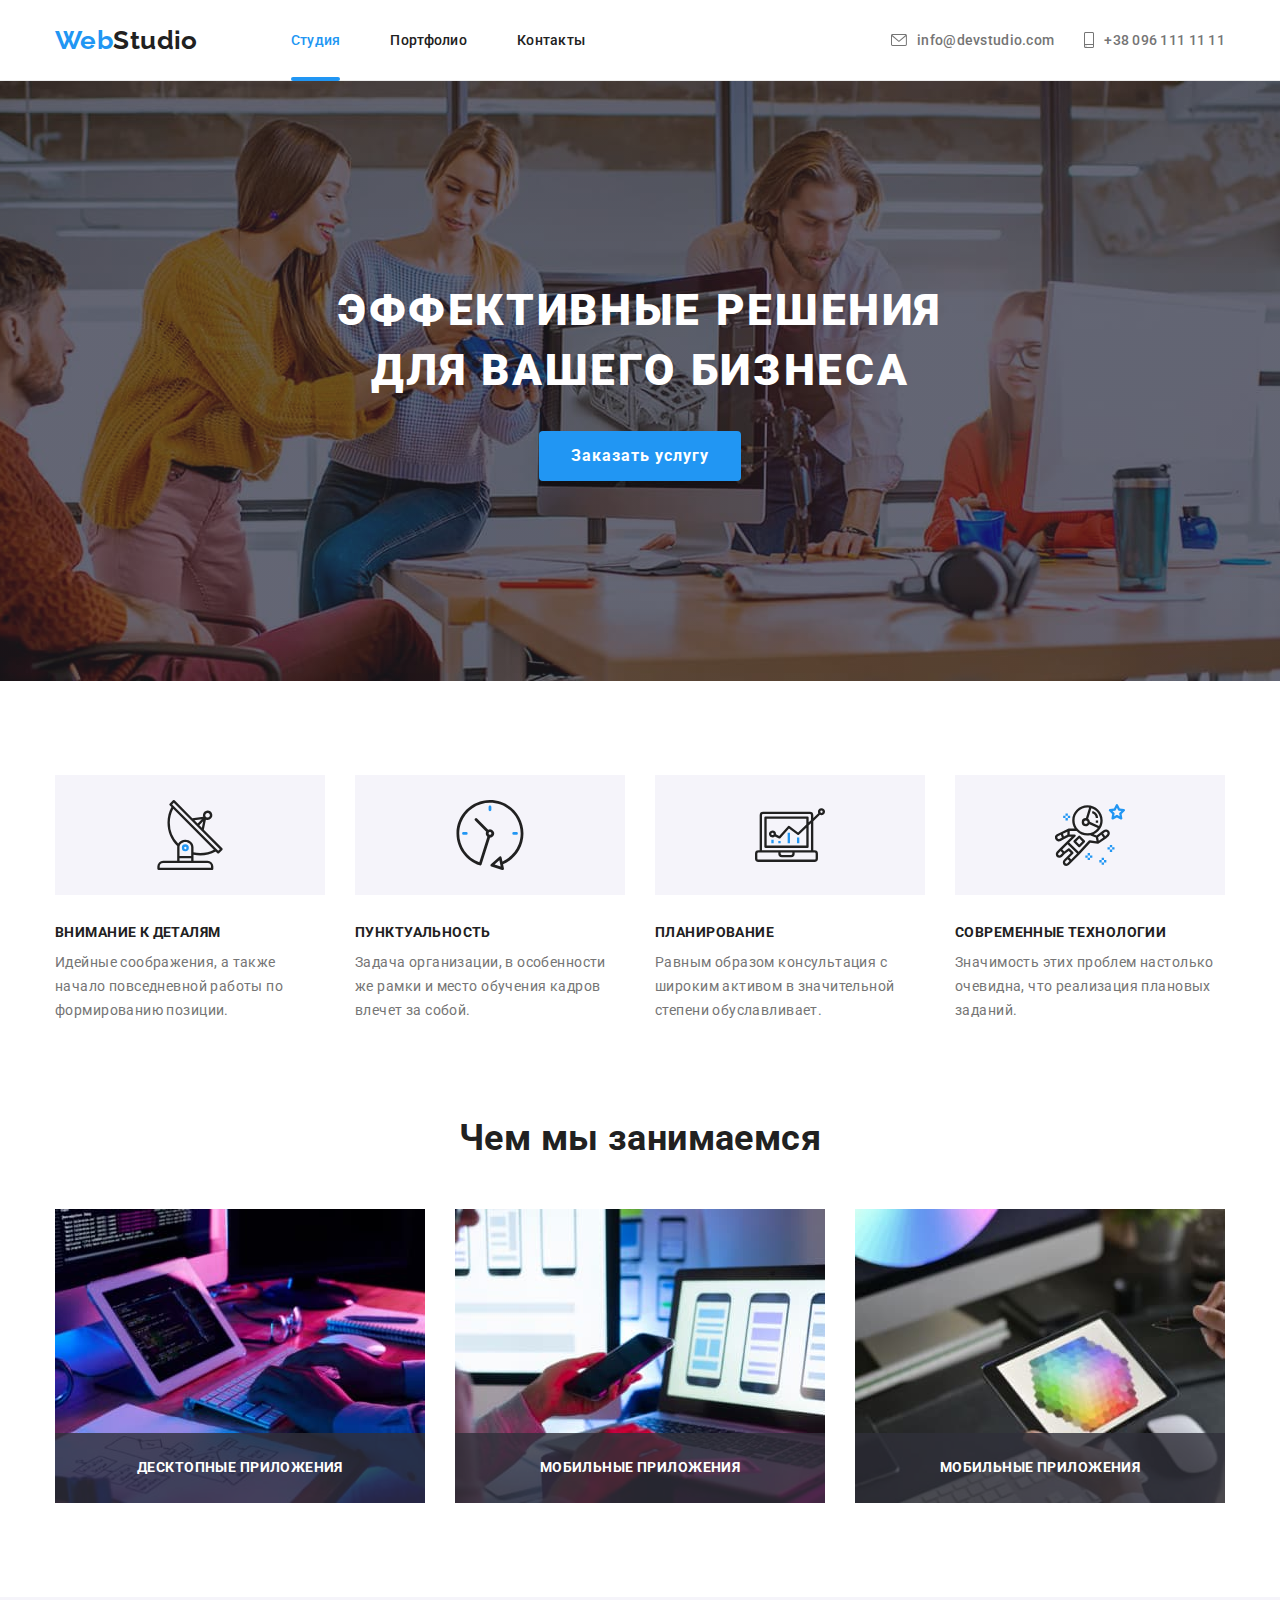
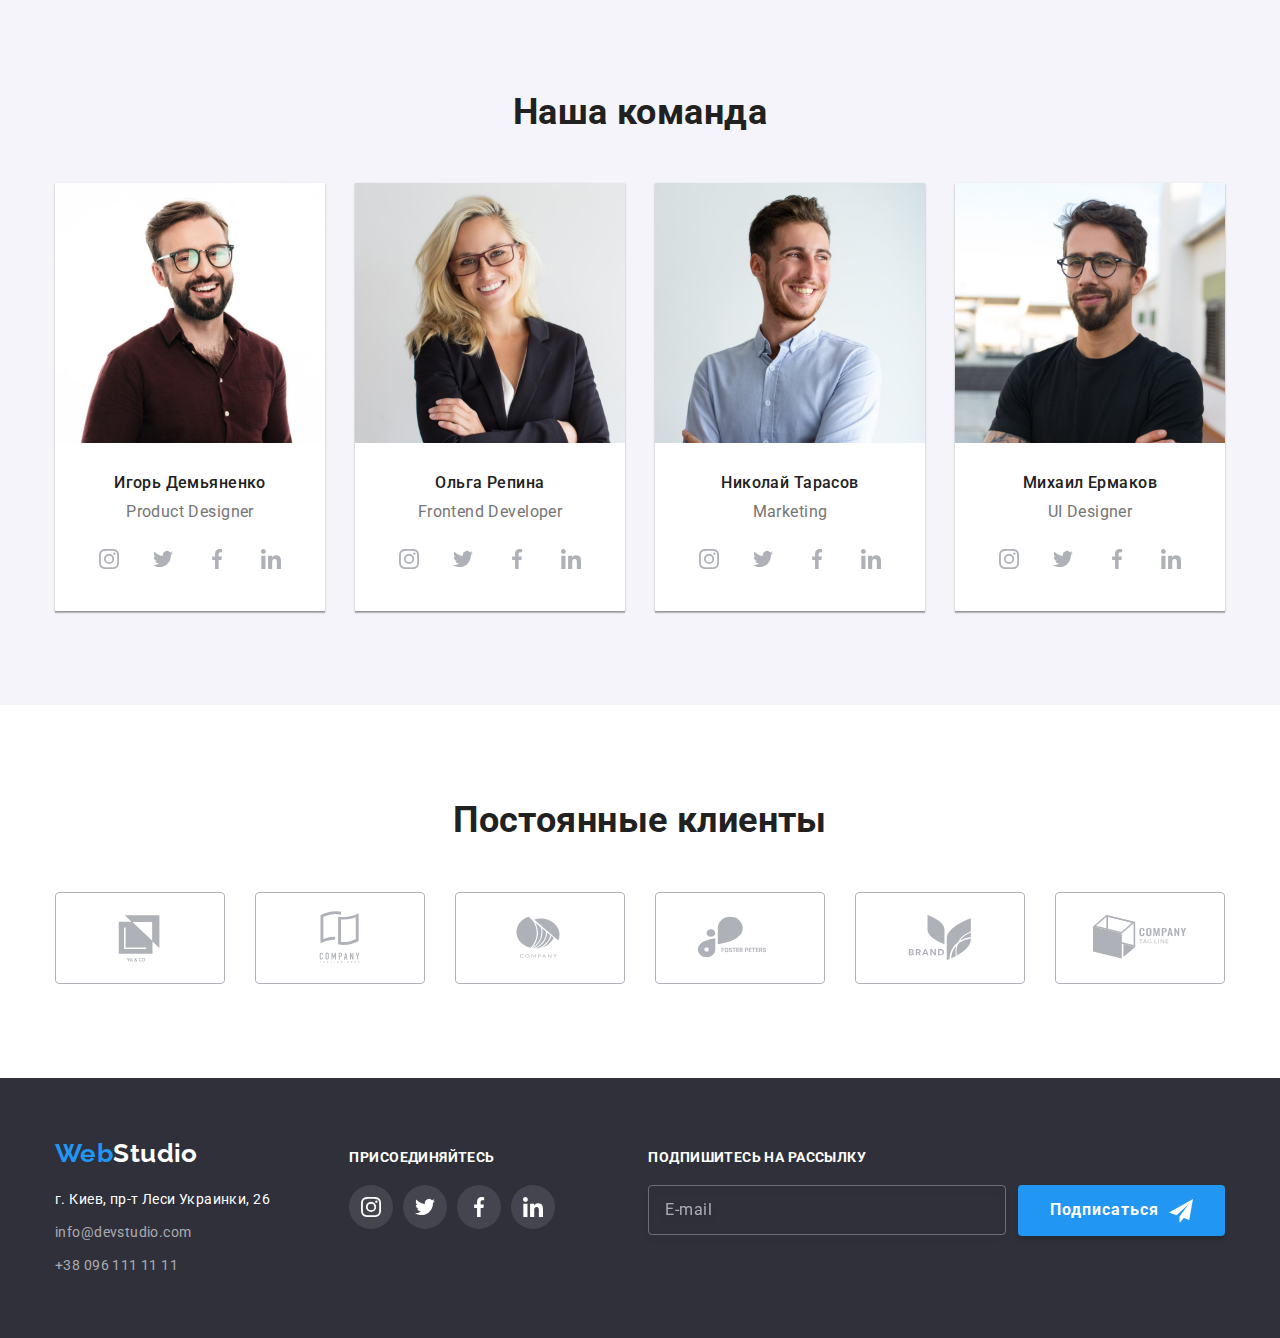
==== commit 123ea2dc: "исправила валидатор" ====
--- a/index.html
+++ b/index.html
@@ -448,45 +448,45 @@
         <form name="modal" class="form js-speaker-form">
           <h2 class="modal-title">Оставьте свои данные, мы вам перезвоним</h2>
 
-          <div class="form-field">
-            <label for="user_name" class="form-text">Имя</label>
-            <div class="input-thumb">
-              <input class="input" type="text" name="user_name" id="user_name" required autofocus />
+          <label class="form-field"
+            ><span class="form-text">Имя</span>
+            <span class="input-thumb">
+              <input class="input" type="text" name="user_name" required autofocus />
               <svg class="form-icon" width="18" height="18">
                 <use href="./images/icons.svg#icon-person-black"></use>
               </svg>
-            </div>
-          </div>
-
-          <div class="form-field">
-            <label for="tel" class="form-text">Телефон</label>
-            <div class="input-thumb">
-              <input class="input" type="tel" name="tel" id="tel" required />
+            </span>
+          </label>
+
+          <label class="form-field"
+            ><span class="form-text">Телефон</span>
+            <span class="input-thumb">
+              <input class="input" type="tel" name="tel" required />
               <svg class="form-icon" width="18" height="18">
                 <use href="./images/icons.svg#icon-phone-black"></use>
               </svg>
-            </div>
-          </div>
-
-          <div class="form-field">
-            <label for="email" class="form-text">Почта</label>
-            <div class="input-thumb">
-              <input class="input" type="email" name="email" id="email" required />
+            </span>
+          </label>
+
+          <label class="form-field"
+            ><span class="form-text">Почта</span>
+            <span class="input-thumb">
+              <input class="input" type="email" name="email" required />
               <svg class="form-icon" width="18" height="18">
                 <use href="./images/icons.svg#icon-email-black"></use>
               </svg>
-            </div>
-          </div>
-
-          <div role="group" class="form-field form-comment">
-            <label for="comment" class="form-text">Комментарий</label>
+            </span>
+          </label>
+
+          <label class="form-field form-comment"
+            ><span class="form-text">Комментарий</span>
             <textarea
               class="textarea"
               name="comment"
-              rows=""
+              rows="1"
               placeholder="Введите текст"
             ></textarea>
-          </div>
+          </label>
 
           <div class="form-checkbox">
             <label for="license" class="form-license">
@@ -495,9 +495,8 @@
                 <use href="./images/icons.svg#icon-icon-check-2-1"></use>
               </svg>
               <span class="checkbox-text"
-                >Соглашаюсь с рассылкой и принимаю<a class="conditions" href="" target="_blank"
-                  >Условия договора</a
-                ></span
+                >Соглашаюсь с рассылкой и принимаю
+                <a class="conditions" href="" target="_blank">Условия договора</a></span
               >
             </label>
           </div>
--- a/css/styles.css
+++ b/css/styles.css
@@ -206,9 +206,7 @@
   color: var(--primary-white-color);
 }
 .button-hero {
-  padding: 0;
-  width: 200px;
-  height: 50px;
+  padding: 10px 32px;
   border: none;
   border-radius: 4px;
   cursor: pointer;
@@ -786,6 +784,9 @@
   border-color: var(--accent-color);
   background-origin: border-box;
 }
+.license:focus + .icon-check{
+  border-color: var(--accent-color);
+}
 .form-text {
   text-align: left;
   margin-bottom: 4px;
